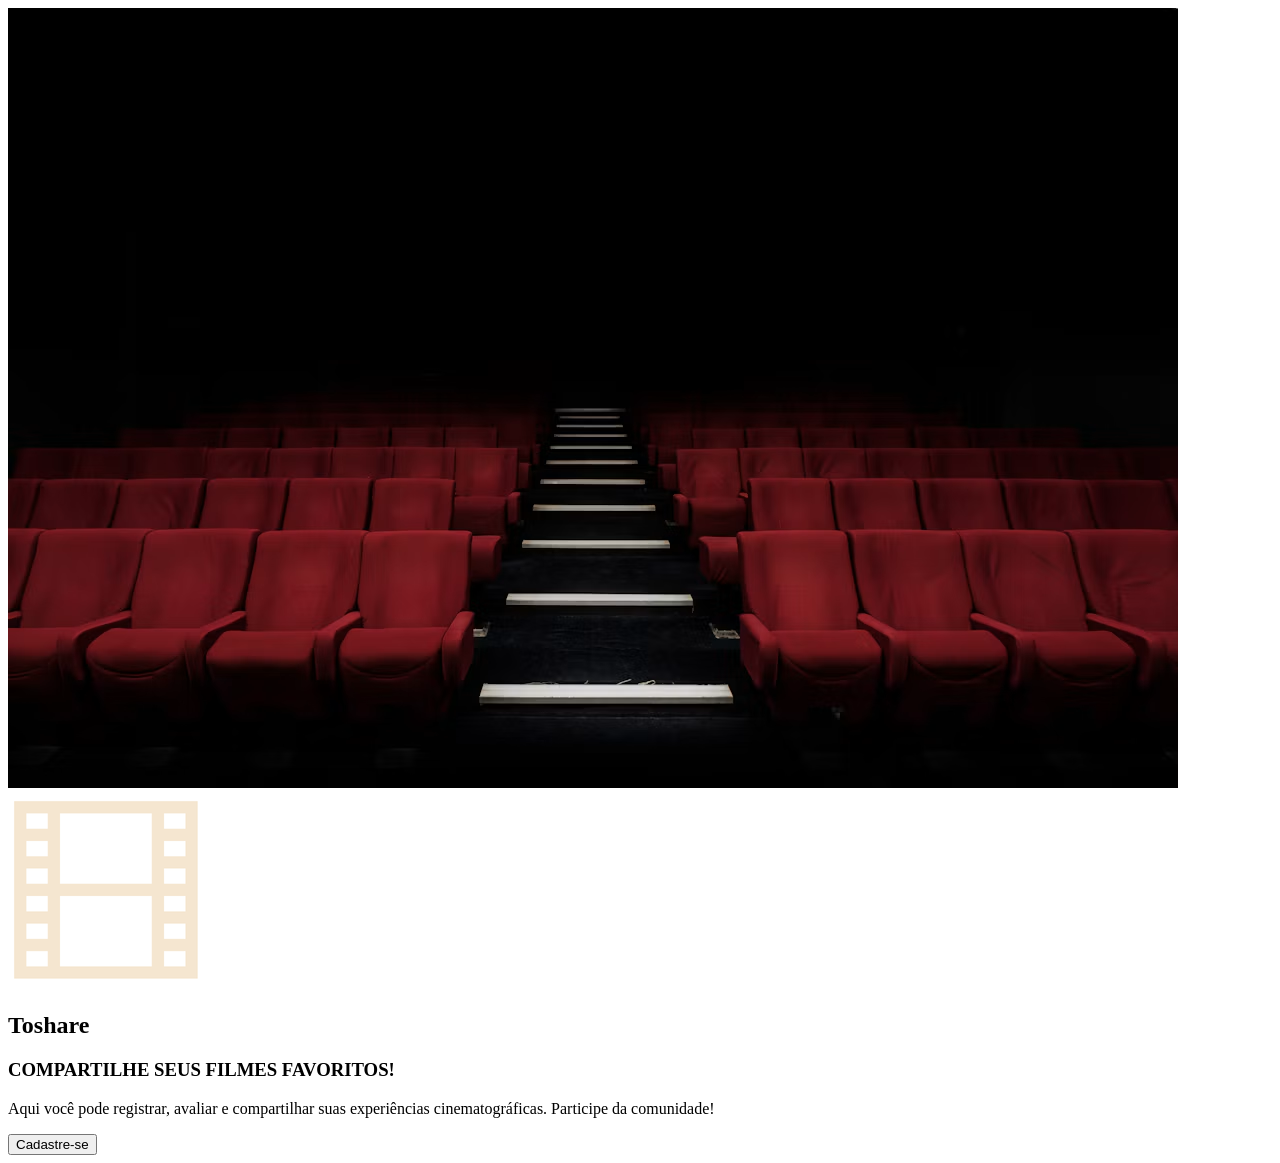
==== front-end/index.html @ 2f568e87 "Adicionando imagens no diretório img e estitlização inicial da seção CTA da página home" ====
<!DOCTYPE html>
<html lang="pt-br">
<head>
    <meta charset="UTF-8">
    <meta name="viewport" content="width=device-width, initial-scale=1.0">
    <title>ToShare - Home</title>
    <link rel="stylesheet" href="style-home.css">
</head>
<body>
    <section class="cta">
        <div>
            <img src="img/movies-background.png" >
        </div>
        <div class="home-container">
            <div class="home-title">
                <img src="img/film.png">
                <h1 class="share-title"><span class="to-title">To</span>share</h1>
            </div>
            <div>
                <h3 class="containter-subtitle">COMPARTILHE SEUS FILMES FAVORITOS!</h3>
                <p class="home-text">Aqui você pode registrar, avaliar e compartilhar suas experiências cinematográficas. Participe da comunidade!</p>
            </div>
            <div>
                <button class="home-button">Cadastre-se</button>
            </div>
        </div>
    </section>
</body>
</html>
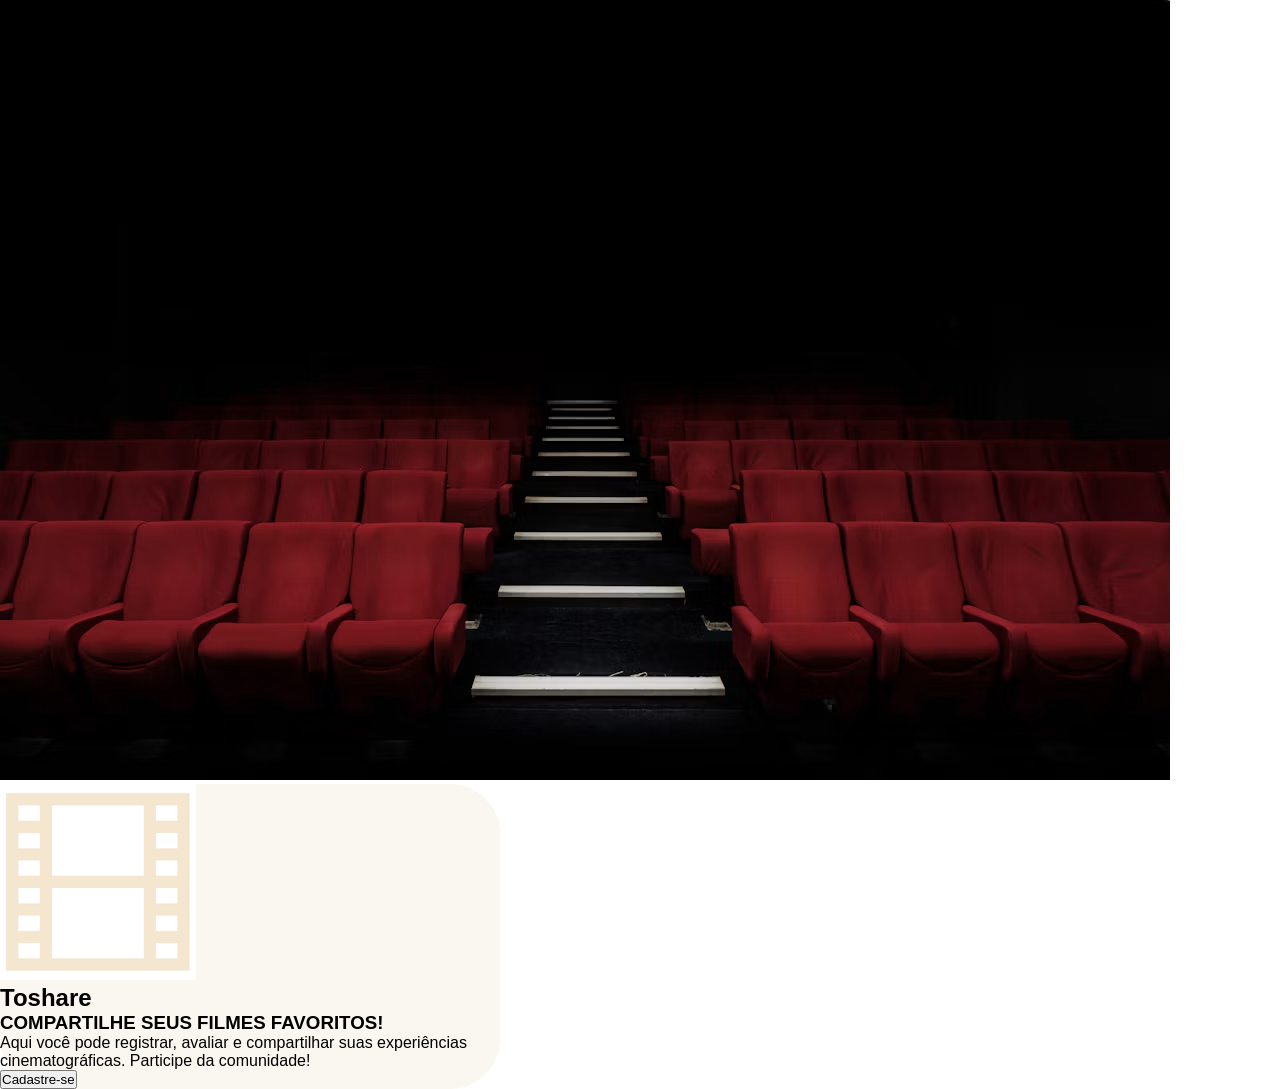
==== commit cc614f6d: "Ajustando ligação entre arquivoo HTML e arquivo CSS da página home" ====
--- a/front-end/index.html
+++ b/front-end/index.html
@@ -4,13 +4,13 @@
     <meta charset="UTF-8">
     <meta name="viewport" content="width=device-width, initial-scale=1.0">
     <title>ToShare - Home</title>
-    <link rel="stylesheet" href="style-home.css">
+    <link rel="stylesheet" href="css/style-home.css">
 </head>
 <body>
-    <section class="cta">
-        <div>
-            <img src="img/movies-background.png" >
-        </div>
+    <section class="cta" >
+
+            <img src="img/movies-background.png">
+
         <div class="home-container">
             <div class="home-title">
                 <img src="img/film.png">
--- a/front-end/css/style-home.css
+++ b/front-end/css/style-home.css
@@ -0,0 +1,26 @@
+@import url('https://fonts.googleapis.com/css2?family=Shrikhand&display=swap');
+@import url('https://fonts.googleapis.com/css2?family=Playfair+Display:wght@400;500;600;700;800;900&display=swap');
+@import url('https://fonts.googleapis.com/css2?family=DM+Sans:wght@400;500;600;700;800;900&display=swap');
+
+*{
+    margin: 0;
+    padding: 0;
+    box-sizing: border-box;
+    font-family: "DM Sans", sans-serif;
+}
+
+.cta{
+    background-image: url(img/movies-background.png);
+    background-size: cover;
+    background-repeat: no-repeat;
+    background-position: center;
+}
+
+.home-container{
+    width: 100%;
+    max-width: 500px;
+    border-radius: 50px;
+    background-color: #f9f7f0;
+
+
+}
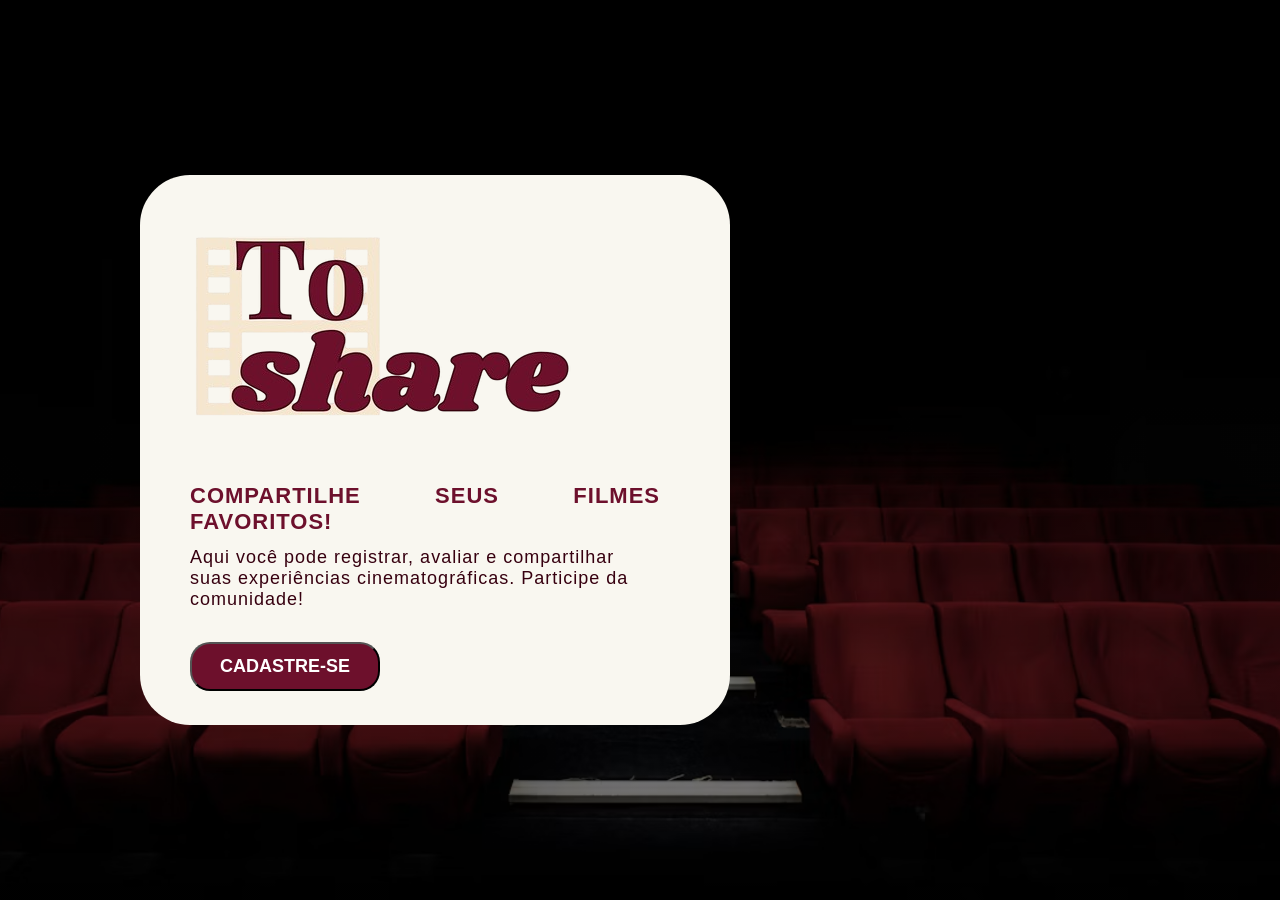
==== commit be331d0c: "Adicionando design CSS à seção cta da página home" ====
--- a/front-end/index.html
+++ b/front-end/index.html
@@ -7,21 +7,18 @@
     <link rel="stylesheet" href="css/style-home.css">
 </head>
 <body>
-    <section class="cta" >
-
-            <img src="img/movies-background.png">
+    <section class="cta">
 
         <div class="home-container">
             <div class="home-title">
-                <img src="img/film.png">
-                <h1 class="share-title"><span class="to-title">To</span>share</h1>
+                <img src="img/ToShare-logo.png">
             </div>
             <div>
-                <h3 class="containter-subtitle">COMPARTILHE SEUS FILMES FAVORITOS!</h3>
+                <h3 class="container-subtitle">COMPARTILHE SEUS FILMES FAVORITOS!</h3>
                 <p class="home-text">Aqui você pode registrar, avaliar e compartilhar suas experiências cinematográficas. Participe da comunidade!</p>
             </div>
             <div>
-                <button class="home-button">Cadastre-se</button>
+                <button class="home-button">CADASTRE-SE</button>
             </div>
         </div>
     </section>
--- a/front-end/css/style-home.css
+++ b/front-end/css/style-home.css
@@ -1,5 +1,3 @@
-@import url('https://fonts.googleapis.com/css2?family=Shrikhand&display=swap');
-@import url('https://fonts.googleapis.com/css2?family=Playfair+Display:wght@400;500;600;700;800;900&display=swap');
 @import url('https://fonts.googleapis.com/css2?family=DM+Sans:wght@400;500;600;700;800;900&display=swap');
 
 *{
@@ -10,17 +8,52 @@
 }
 
 .cta{
-    background-image: url(img/movies-background.png);
+    display: flex;
+    flex-direction: column;
+    justify-content: center;
+    min-height: 100vh;
+    background-image: 
+        linear-gradient(rgba(0, 0, 0, 0.4), rgba(0, 0, 0, 0.5)),
+        url('../img/movies.png');
     background-size: cover;
     background-repeat: no-repeat;
     background-position: center;
 }
 
 .home-container{
-    width: 100%;
-    max-width: 500px;
+    margin-left: 140px;
+    padding-left: 50px;
+    padding-right: 70px;
+    height: 550px;
+    width: 590px;
     border-radius: 50px;
     background-color: #f9f7f0;
+}
 
+.container-subtitle{
+    font-size: 22px;
+    text-align: justify;
+    letter-spacing: 1px;
+    color: #6d102c;
+    margin-bottom: 12px;
+}
 
+.home-text{
+    font-size: 18px;
+    text-align: left;
+    letter-spacing: 1px;
+    color: #370010;
+}
+
+.home-button{
+    font-size: 18px;
+    font-weight: bold;
+    color: #FFFFFF;
+    padding-bottom: 12px;
+    padding-top: 12px;
+    padding-left: 28px;
+    padding-right: 28px;
+    margin-top: 32px;
+    background-color: #6d102c;
+    border-radius: 20px;
 }
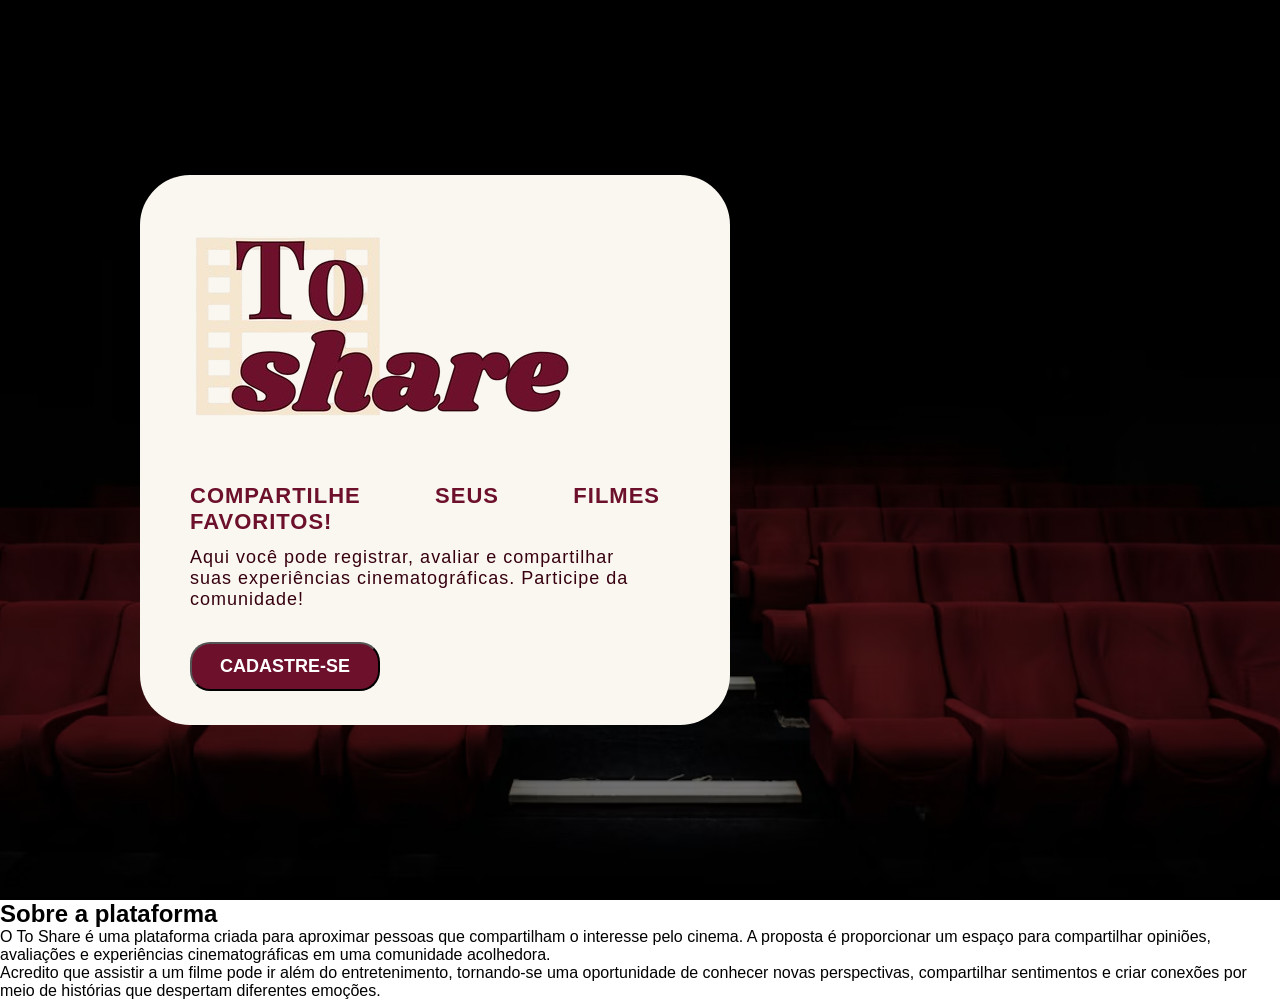
==== commit 5fb4e0e9: "Digitação parcial do conteúdo da seção 'sobre'" ====
--- a/front-end/index.html
+++ b/front-end/index.html
@@ -1,11 +1,13 @@
 <!DOCTYPE html>
 <html lang="pt-br">
+
 <head>
     <meta charset="UTF-8">
     <meta name="viewport" content="width=device-width, initial-scale=1.0">
     <title>ToShare - Home</title>
     <link rel="stylesheet" href="css/style-home.css">
 </head>
+
 <body>
     <section class="cta">
 
@@ -15,12 +17,27 @@
             </div>
             <div>
                 <h3 class="container-subtitle">COMPARTILHE SEUS FILMES FAVORITOS!</h3>
-                <p class="home-text">Aqui você pode registrar, avaliar e compartilhar suas experiências cinematográficas. Participe da comunidade!</p>
+                <p class="home-text">Aqui você pode registrar, avaliar e compartilhar suas experiências
+                    cinematográficas. Participe da comunidade!</p>
             </div>
             <div>
                 <button class="home-button">CADASTRE-SE</button>
             </div>
         </div>
     </section>
+    <section>
+        <div>
+            <h1>Sobre a plataforma</h1>
+        </div>
+        <div>
+            <p>O To Share é uma plataforma criada para aproximar pessoas que compartilham o interesse pelo cinema. A proposta é proporcionar um espaço para compartilhar opiniões, avaliações e experiências cinematográficas em uma comunidade acolhedora.
+            </p>
+        </div>
+        <div>
+            <p>Acredito que assistir a um filme pode ir além do entretenimento, tornando-se uma oportunidade de conhecer novas perspectivas, compartilhar sentimentos e criar conexões por meio de histórias que despertam diferentes emoções.
+            </p>
+        </div>
+    </section>
 </body>
+
 </html>
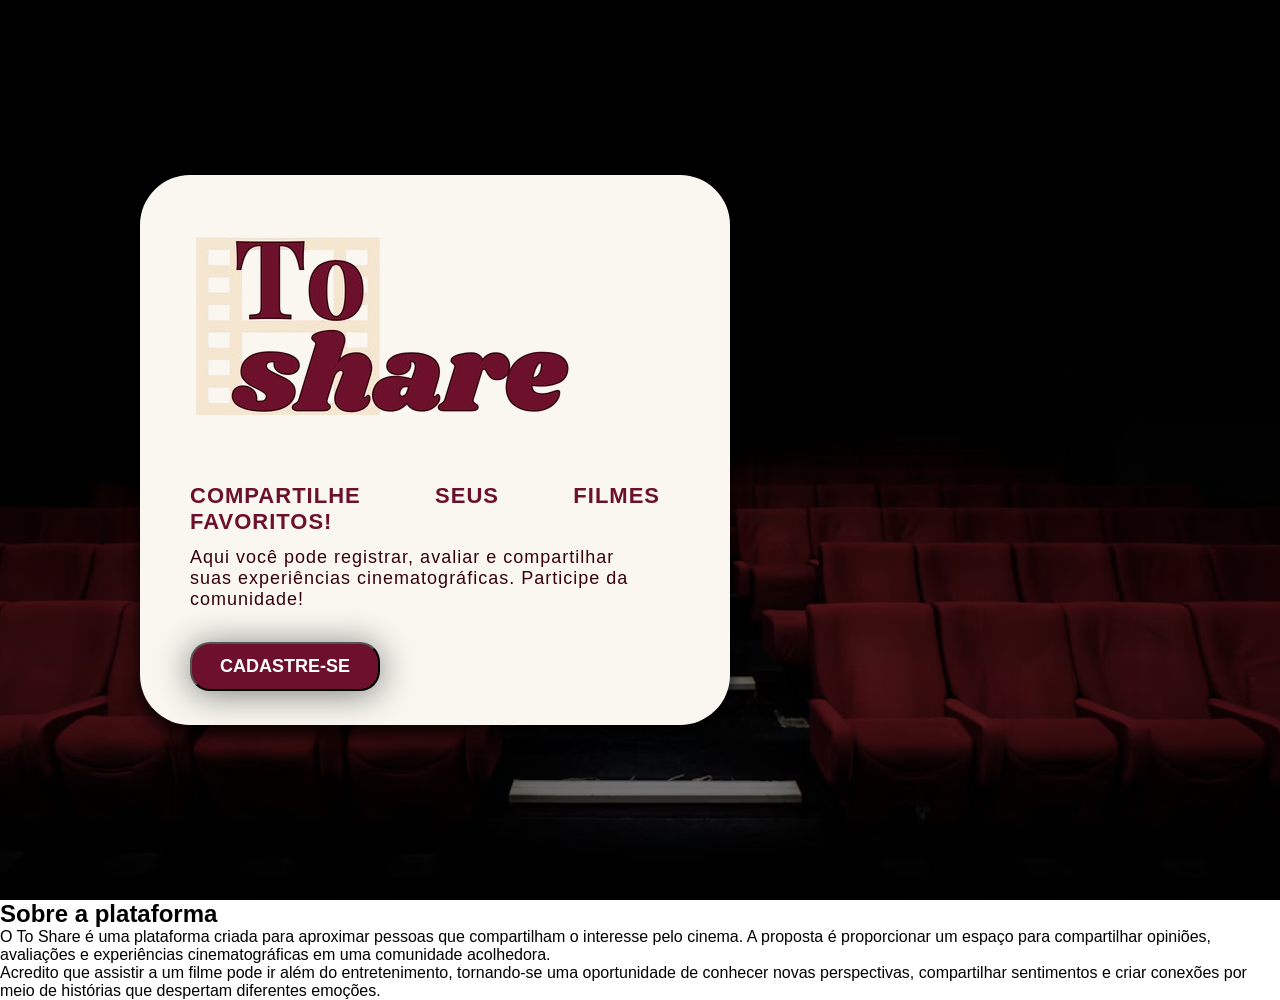
==== commit adf145a1: "Adicionando efeito de sobra aos elementos da seção CTA" ====
--- a/front-end/index.html
+++ b/front-end/index.html
@@ -11,7 +11,7 @@
 <body>
     <section class="cta">
 
-        <div class="home-container">
+        <div class="cta-container">
             <div class="home-title">
                 <img src="img/ToShare-logo.png">
             </div>
@@ -21,7 +21,7 @@
                     cinematográficas. Participe da comunidade!</p>
             </div>
             <div>
-                <button class="home-button">CADASTRE-SE</button>
+                <button class="cta-button">CADASTRE-SE</button>
             </div>
         </div>
     </section>
--- a/front-end/css/style-home.css
+++ b/front-end/css/style-home.css
@@ -20,10 +20,11 @@
     background-position: center;
 }
 
-.home-container{
+.cta-container{
     margin-left: 140px;
     padding-left: 50px;
     padding-right: 70px;
+    box-shadow: 0 10px 15px rgba(0, 0, 0, 0.5), 0 10px 15px rgba(0, 0, 0, 0.5);
     height: 550px;
     width: 590px;
     border-radius: 50px;
@@ -45,15 +46,13 @@
     color: #370010;
 }
 
-.home-button{
+.cta-button{
     font-size: 18px;
     font-weight: bold;
     color: #FFFFFF;
-    padding-bottom: 12px;
-    padding-top: 12px;
-    padding-left: 28px;
-    padding-right: 28px;
+    padding: 12px 28px 12px 28px;
     margin-top: 32px;
+    box-shadow: 0 3px 35px rgba(0, 0, 0, 0.5);
     background-color: #6d102c;
     border-radius: 20px;
 }
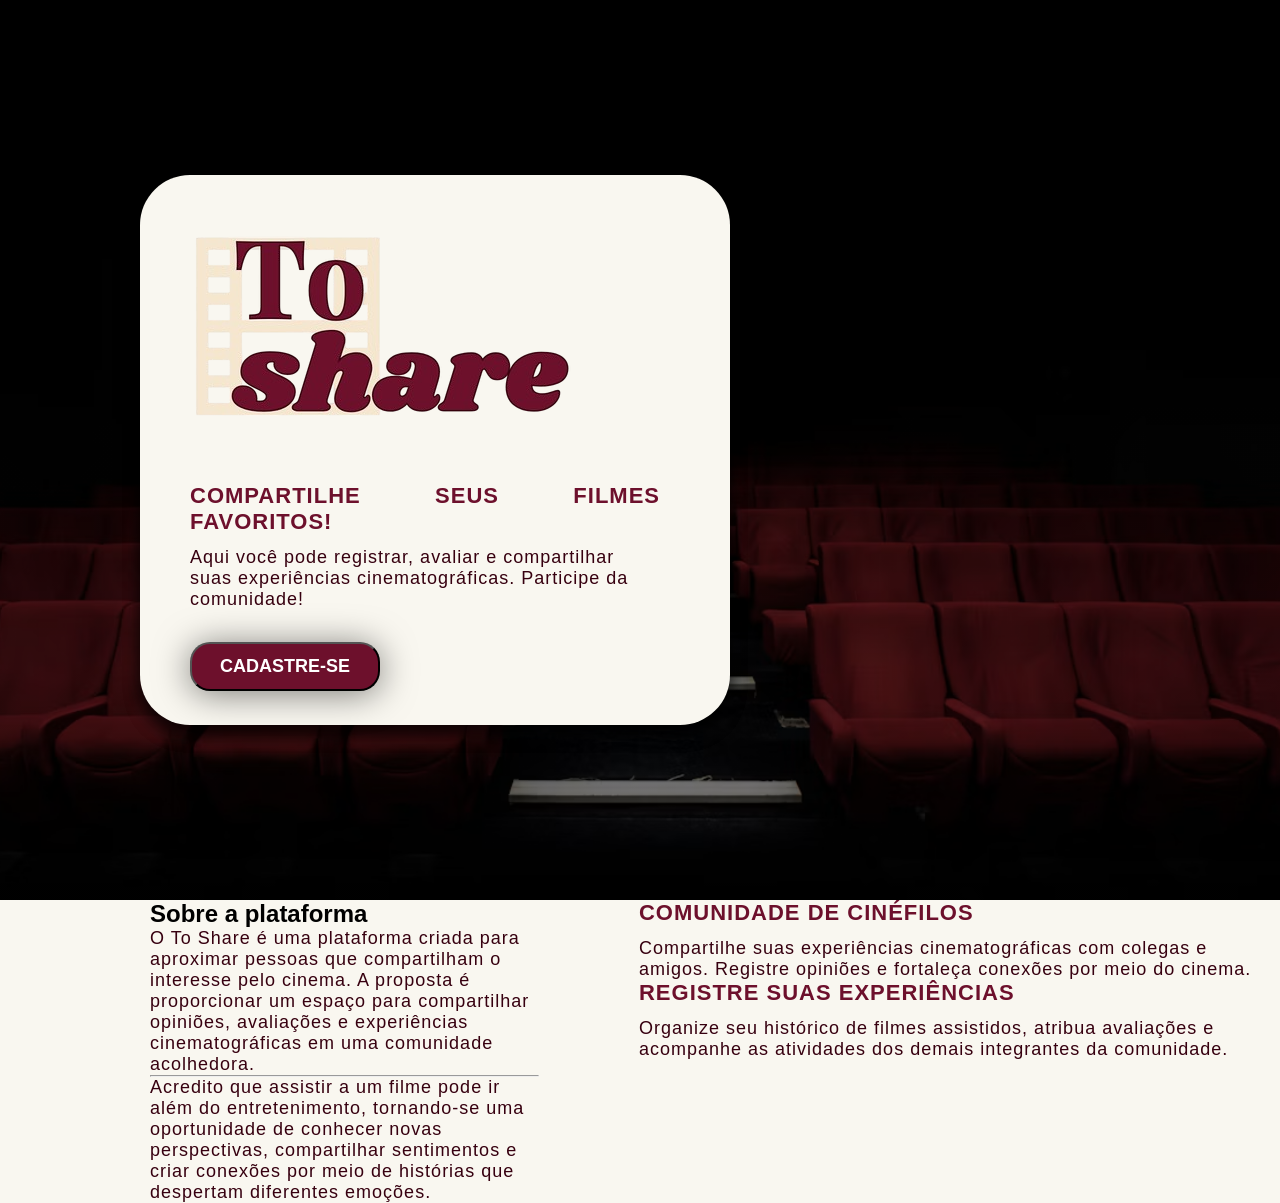
==== commit 19d74b7a: "Adicionando elementos textuais da seção sobre" ====
--- a/front-end/index.html
+++ b/front-end/index.html
@@ -25,18 +25,42 @@
             </div>
         </div>
     </section>
-    <section>
-        <div>
-            <h1>Sobre a plataforma</h1>
+    <section class="about">
+        <div class="bloco">
+            <div>
+                <h1>Sobre a plataforma</h1>
+            </div>
+            <div>
+                <p class="home-text">O To Share é uma plataforma criada para aproximar pessoas que compartilham o
+                    interesse pelo cinema. A
+                    proposta é proporcionar um espaço para compartilhar opiniões, avaliações e experiências
+                    cinematográficas em uma comunidade acolhedora.
+                </p>
+                <hr>
+                <p class="home-text">Acredito que assistir a um filme pode ir além do entretenimento, tornando-se uma
+                    oportunidade de
+                    conhecer novas perspectivas, compartilhar sentimentos e criar conexões por meio de histórias que
+                    despertam diferentes emoções.
+                </p>
+            </div>
         </div>
         <div>
-            <p>O To Share é uma plataforma criada para aproximar pessoas que compartilham o interesse pelo cinema. A proposta é proporcionar um espaço para compartilhar opiniões, avaliações e experiências cinematográficas em uma comunidade acolhedora.
-            </p>
+            <div>
+                <h3 class="container-subtitle">COMUNIDADE DE CINÉFILOS</h3>
+                <p class="home-text">Compartilhe suas experiências cinematográficas com colegas e amigos. Registre
+                    opiniões e fortaleça
+                    conexões por meio do cinema.
+                </p>
+            </div>
+            <div>
+                <h3 class="container-subtitle">REGISTRE SUAS EXPERIÊNCIAS</h3>
+                <p class="home-text">
+                    Organize seu histórico de filmes assistidos, atribua avaliações e acompanhe as atividades dos demais
+                    integrantes da comunidade.
+                </p>
+            </div>
         </div>
-        <div>
-            <p>Acredito que assistir a um filme pode ir além do entretenimento, tornando-se uma oportunidade de conhecer novas perspectivas, compartilhar sentimentos e criar conexões por meio de histórias que despertam diferentes emoções.
-            </p>
-        </div>
+
     </section>
 </body>
 
--- a/front-end/css/style-home.css
+++ b/front-end/css/style-home.css
@@ -55,4 +55,21 @@
     box-shadow: 0 3px 35px rgba(0, 0, 0, 0.5);
     background-color: #6d102c;
     border-radius: 20px;
+    transition: 0.3s;
+    cursor: pointer;
+}
+
+.cta-button:hover {
+    background-color: #b6450d;
+}
+
+.about {
+    display: flex;
+    background-color: #f9f7f0;
+    gap: 100px;
+}
+
+.bloco {
+    width: 720px;
+    margin-left: 150px;
 }
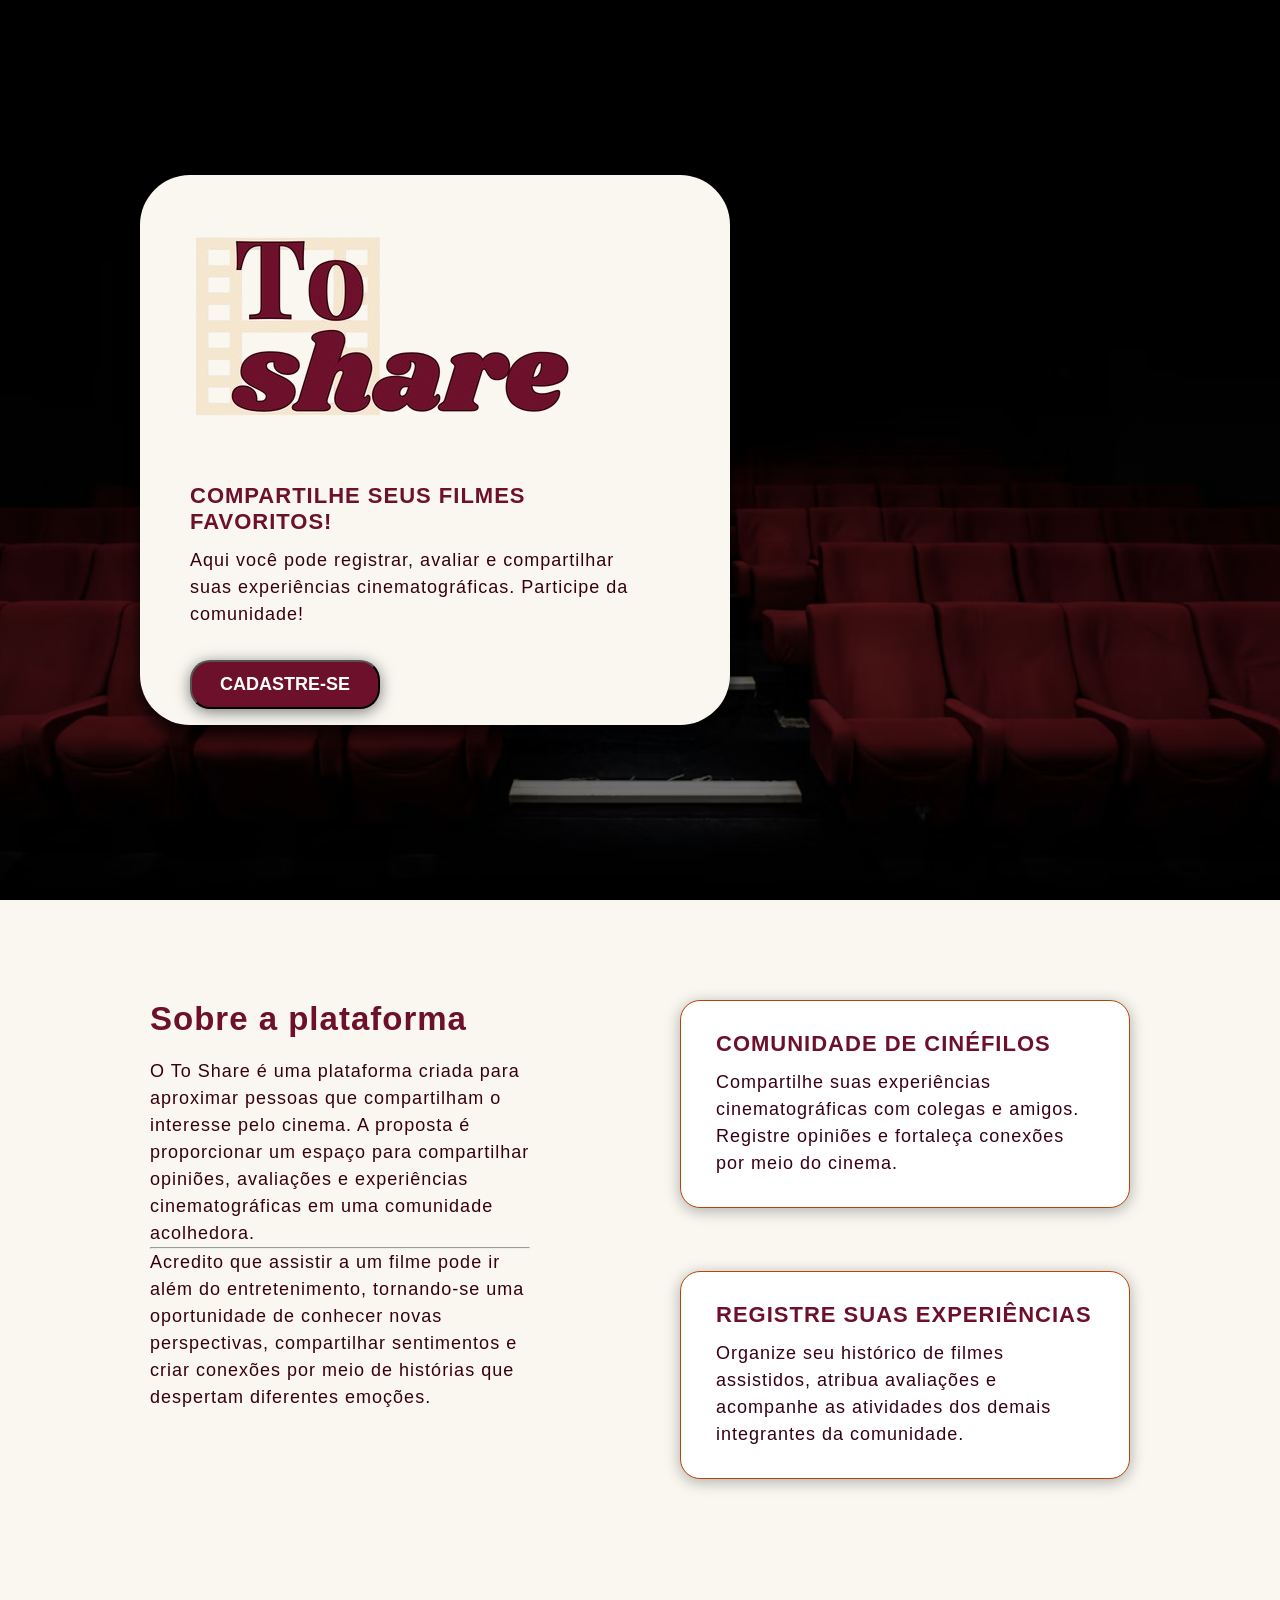
==== commit a781b317: "Ajustando espaçamento entre elementos da seção sobre da página home" ====
--- a/front-end/index.html
+++ b/front-end/index.html
@@ -27,32 +27,37 @@
     </section>
     <section class="about">
         <div class="bloco">
-            <div>
+            <div class="about-subtitle">
                 <h1>Sobre a plataforma</h1>
             </div>
             <div>
-                <p class="home-text">O To Share é uma plataforma criada para aproximar pessoas que compartilham o
-                    interesse pelo cinema. A
-                    proposta é proporcionar um espaço para compartilhar opiniões, avaliações e experiências
-                    cinematográficas em uma comunidade acolhedora.
-                </p>
+                <div>
+                    <p class="home-text">O To Share é uma plataforma criada para aproximar pessoas que compartilham o
+                        interesse pelo cinema. A
+                        proposta é proporcionar um espaço para compartilhar opiniões, avaliações e experiências
+                        cinematográficas em uma comunidade acolhedora.
+                    </p>
+                </div>
                 <hr>
-                <p class="home-text">Acredito que assistir a um filme pode ir além do entretenimento, tornando-se uma
-                    oportunidade de
-                    conhecer novas perspectivas, compartilhar sentimentos e criar conexões por meio de histórias que
-                    despertam diferentes emoções.
-                </p>
+                <div>
+                    <p class="home-text">Acredito que assistir a um filme pode ir além do entretenimento, tornando-se
+                        uma
+                        oportunidade de
+                        conhecer novas perspectivas, compartilhar sentimentos e criar conexões por meio de histórias que
+                        despertam diferentes emoções.
+                    </p>
+                </div>
             </div>
         </div>
         <div>
-            <div>
+            <div class="card">
                 <h3 class="container-subtitle">COMUNIDADE DE CINÉFILOS</h3>
                 <p class="home-text">Compartilhe suas experiências cinematográficas com colegas e amigos. Registre
                     opiniões e fortaleça
                     conexões por meio do cinema.
                 </p>
             </div>
-            <div>
+            <div class="card">
                 <h3 class="container-subtitle">REGISTRE SUAS EXPERIÊNCIAS</h3>
                 <p class="home-text">
                     Organize seu histórico de filmes assistidos, atribua avaliações e acompanhe as atividades dos demais
--- a/front-end/css/style-home.css
+++ b/front-end/css/style-home.css
@@ -33,7 +33,7 @@
 
 .container-subtitle{
     font-size: 22px;
-    text-align: justify;
+    text-align: left;
     letter-spacing: 1px;
     color: #6d102c;
     margin-bottom: 12px;
@@ -43,6 +43,7 @@
     font-size: 18px;
     text-align: left;
     letter-spacing: 1px;
+    line-height: 1.5;
     color: #370010;
 }
 
@@ -52,7 +53,7 @@
     color: #FFFFFF;
     padding: 12px 28px 12px 28px;
     margin-top: 32px;
-    box-shadow: 0 3px 35px rgba(0, 0, 0, 0.5);
+    box-shadow: 0 3px 15px rgba(0, 0, 0, 0.5);
     background-color: #6d102c;
     border-radius: 20px;
     transition: 0.3s;
@@ -64,12 +65,32 @@
 }
 
 .about {
+    padding: 100px 150px 100px 150px;
     display: flex;
     background-color: #f9f7f0;
-    gap: 100px;
+    gap: 150px;
+}
+
+.about-subtitle{
+    color: #6d102c;
+    font-size: 22px;
+    letter-spacing: 1px;
 }
 
 .bloco {
-    width: 720px;
-    margin-left: 150px;
+    display: flex;
+    flex-direction: column;
+    width: 100%;
+    max-width: 550px;
+    gap: 20px;
+}
+
+.card {
+    border: 1px solid #b6450d;
+    border-radius: 20px;
+    width: 450px;
+    padding: 30px 35px 30px 35px;
+    margin-bottom: 63px;
+    background-color: #FFFFFF;
+    box-shadow: 0 3px 15px rgba(0, 0, 0, 0.3);
 }
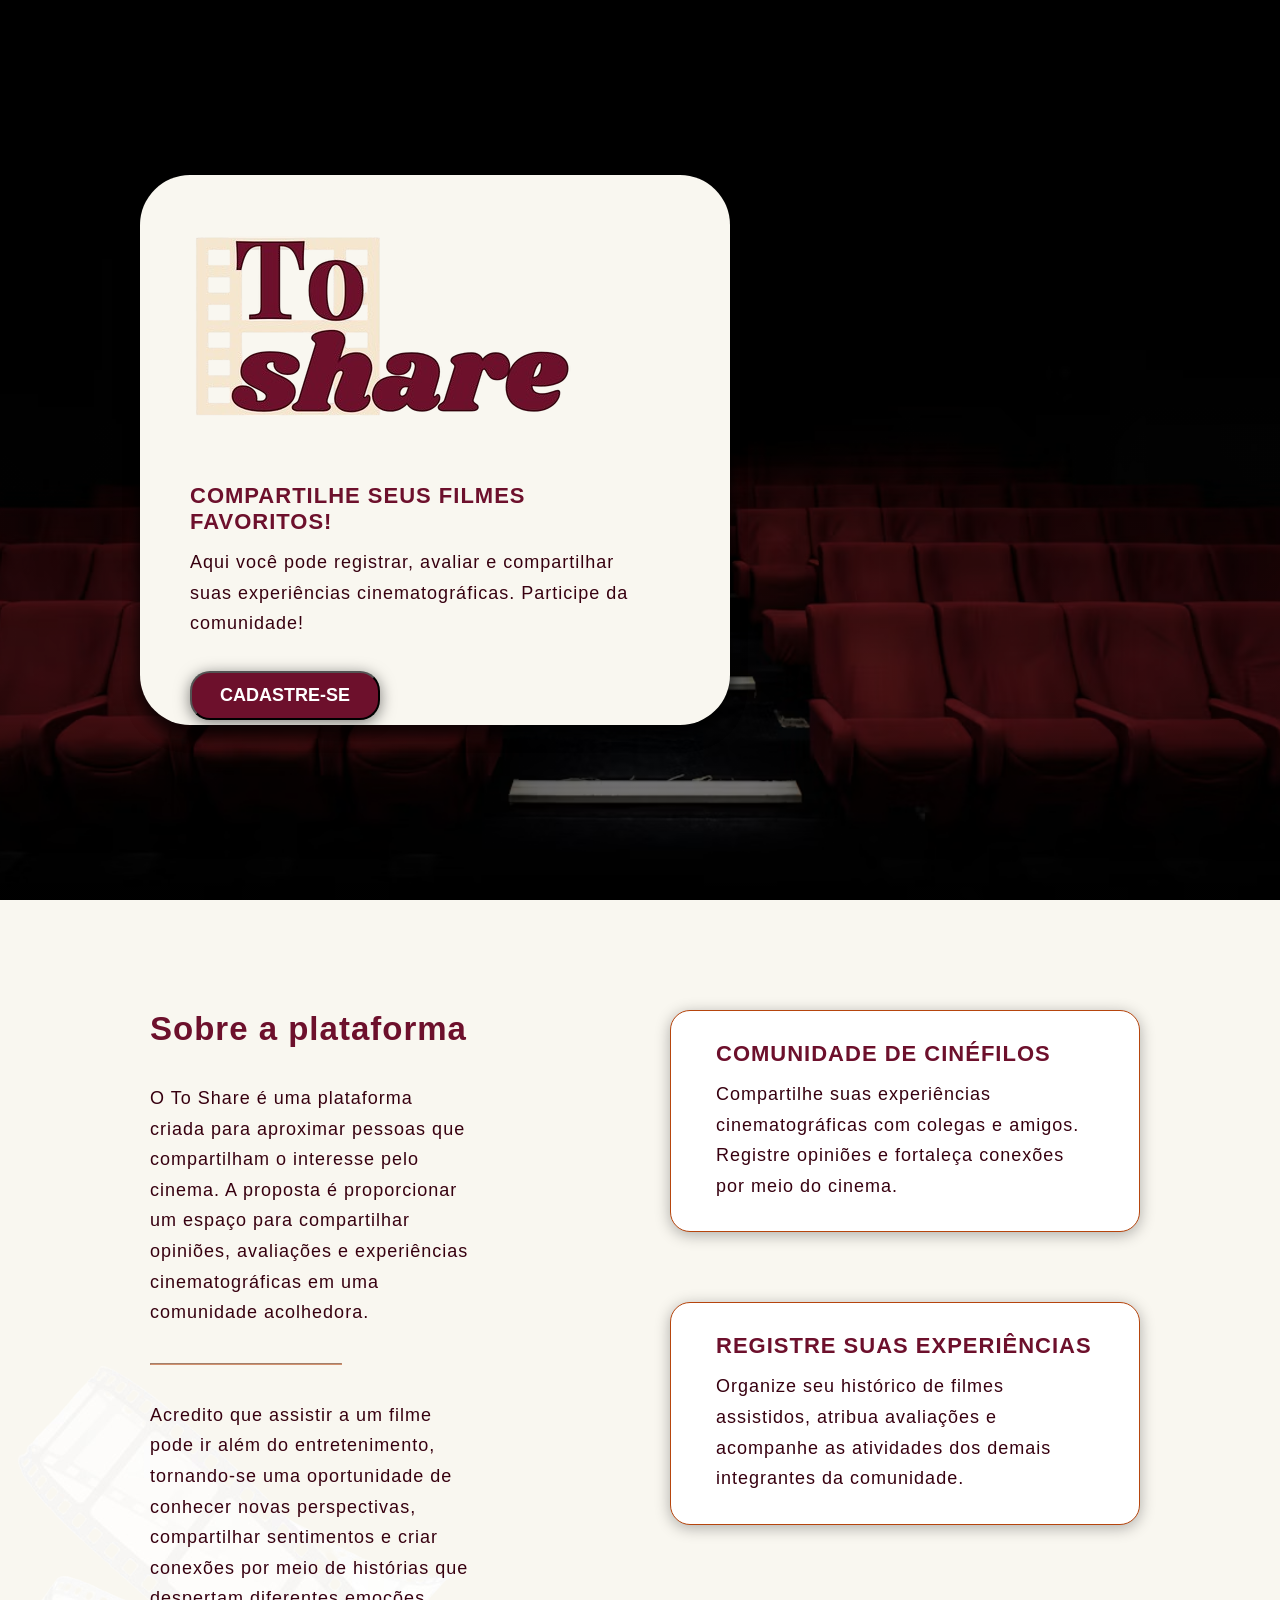
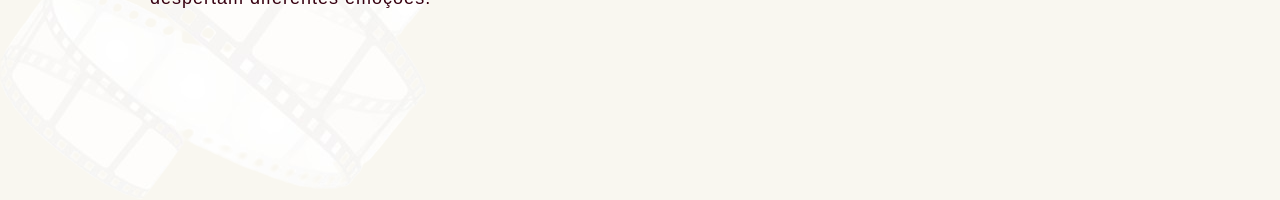
==== commit dbeb25e8: "Ajustando espaçamento entre elementos e adicionando imagem de fundo na seção sobre" ====
--- a/front-end/index.html
+++ b/front-end/index.html
@@ -31,25 +31,23 @@
                 <h1>Sobre a plataforma</h1>
             </div>
             <div>
-                <div>
-                    <p class="home-text">O To Share é uma plataforma criada para aproximar pessoas que compartilham o
-                        interesse pelo cinema. A
-                        proposta é proporcionar um espaço para compartilhar opiniões, avaliações e experiências
-                        cinematográficas em uma comunidade acolhedora.
-                    </p>
-                </div>
-                <hr>
-                <div>
-                    <p class="home-text">Acredito que assistir a um filme pode ir além do entretenimento, tornando-se
-                        uma
-                        oportunidade de
-                        conhecer novas perspectivas, compartilhar sentimentos e criar conexões por meio de histórias que
-                        despertam diferentes emoções.
-                    </p>
-                </div>
+                <p class="home-text">O To Share é uma plataforma criada para aproximar pessoas que compartilham o
+                    interesse pelo cinema. A
+                    proposta é proporcionar um espaço para compartilhar opiniões, avaliações e experiências
+                    cinematográficas em uma comunidade acolhedora.
+                </p>
+            </div>
+            <hr>
+            <div>
+                <p class="home-text">Acredito que assistir a um filme pode ir além do entretenimento, tornando-se
+                    uma
+                    oportunidade de
+                    conhecer novas perspectivas, compartilhar sentimentos e criar conexões por meio de histórias que
+                    despertam diferentes emoções.
+                </p>
             </div>
         </div>
-        <div>
+        <div class="card-bloco">
             <div class="card">
                 <h3 class="container-subtitle">COMUNIDADE DE CINÉFILOS</h3>
                 <p class="home-text">Compartilhe suas experiências cinematográficas com colegas e amigos. Registre
--- a/front-end/css/style-home.css
+++ b/front-end/css/style-home.css
@@ -43,7 +43,7 @@
     font-size: 18px;
     text-align: left;
     letter-spacing: 1px;
-    line-height: 1.5;
+    line-height: 1.7;
     color: #370010;
 }
 
@@ -65,10 +65,15 @@
 }
 
 .about {
-    padding: 100px 150px 100px 150px;
+    height: 100vh;
+    padding: 110px 140px 110px 150px;
     display: flex;
     background-color: #f9f7f0;
-    gap: 150px;
+    gap: 200px;
+    background-image:
+        url('../img/film-tape.png');
+    background-repeat: no-repeat;
+    background-position: bottom left;
 }
 
 .about-subtitle{
@@ -81,16 +86,26 @@
     display: flex;
     flex-direction: column;
     width: 100%;
-    max-width: 550px;
-    gap: 20px;
+    max-width: 510px;
+    gap: 35px;
+}
+
+.card-bloco {
+    display: flex;
+    flex-direction: column;
+    gap: 70px;
 }
 
 .card {
     border: 1px solid #b6450d;
     border-radius: 20px;
-    width: 450px;
-    padding: 30px 35px 30px 35px;
-    margin-bottom: 63px;
+    width: 470px;
+    padding: 30px 45px 30px 45px;
     background-color: #FFFFFF;
     box-shadow: 0 3px 15px rgba(0, 0, 0, 0.3);
+}
+
+hr {
+    width: 60%;
+    border-color: #b6450d91;
 }
